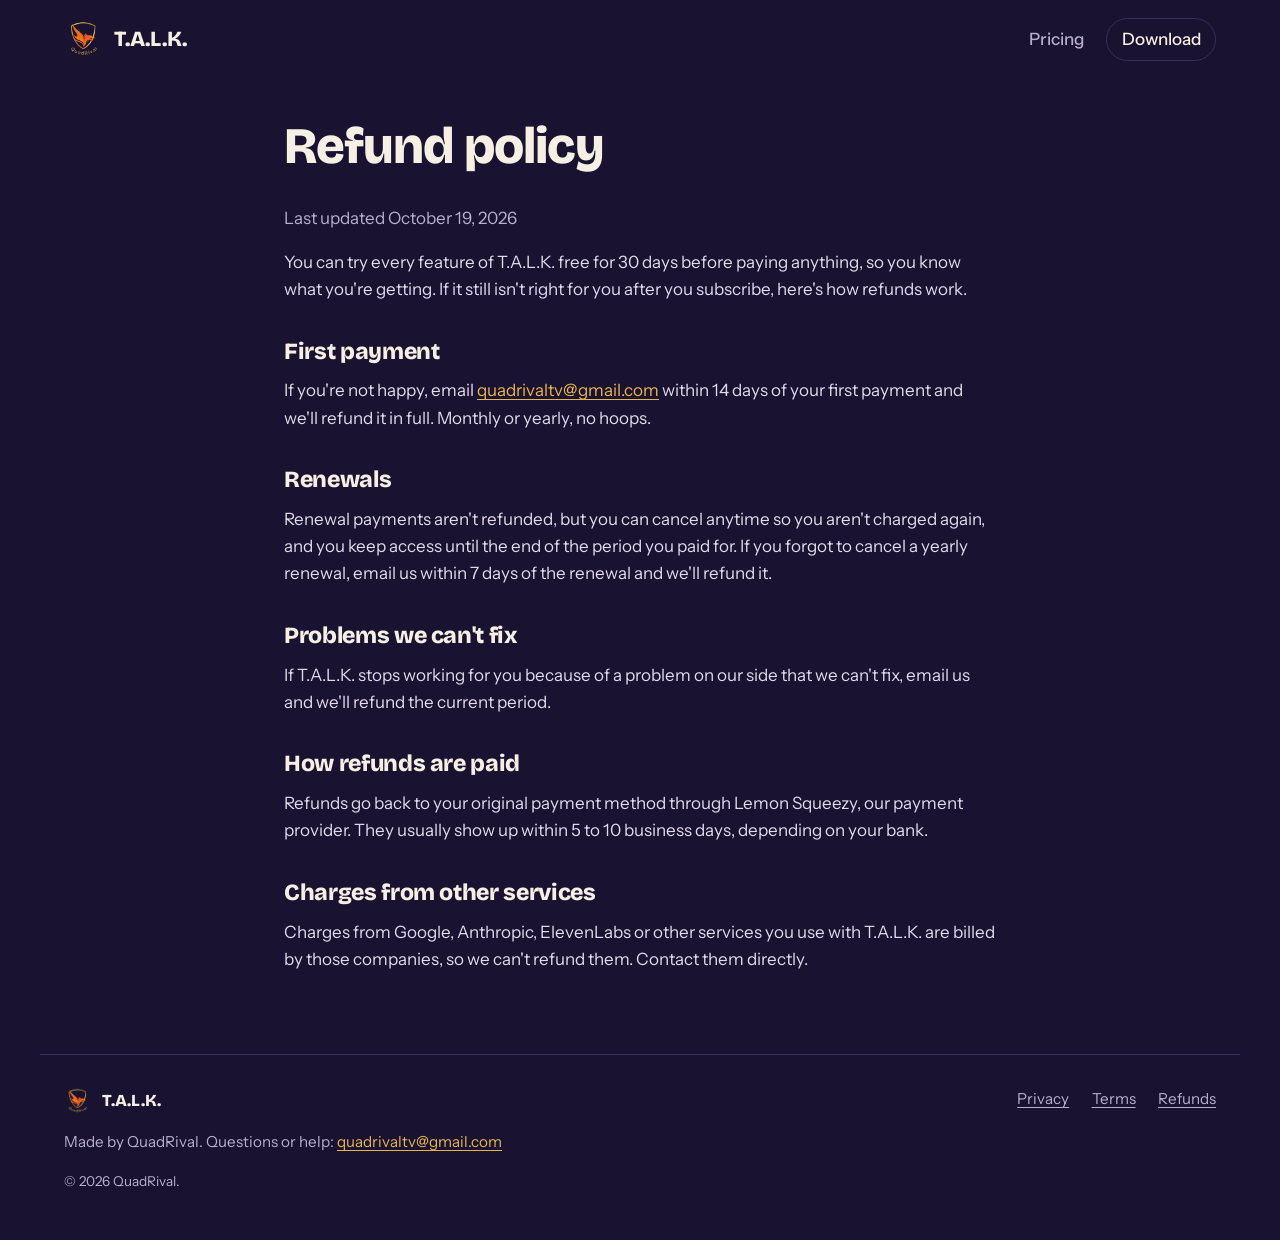
==== refunds.html @ 5dd4b15f "Add files via upload" ====
<!DOCTYPE html>
<html lang="en">
<head>
<meta charset="utf-8">
<meta name="viewport" content="width=device-width, initial-scale=1">
<title>Refund policy – T.A.L.K.</title>
<link rel="icon" href="assets/favicon.png">
<link rel="preconnect" href="https://fonts.googleapis.com">
<link rel="preconnect" href="https://fonts.gstatic.com" crossorigin>
<link href="https://fonts.googleapis.com/css2?family=Bricolage+Grotesque:opsz,wght@12..96,600;12..96,800&family=Instrument+Sans:wght@400;500;600&display=swap" rel="stylesheet">
<link rel="stylesheet" href="style.css">
</head>
<body>
<header class="top">
  <a class="brand" href="./"><img src="assets/logo.png" alt="" width="40" height="40"><span>T.A.L.K.</span></a>
  <nav><a href="./#pricing">Pricing</a><a class="nav-cta" href="./#download">Download</a></nav>
</header>
<main class="doc">
<h1>Refund policy</h1>
<p class="updated">Last updated October 19, 2026</p>

<p>You can try every feature of T.A.L.K. free for 30 days before paying anything, so you know what you're getting. If it still isn't right for you after you subscribe, here's how refunds work.</p>

<h2>First payment</h2>
<p>If you're not happy, email <a href="mailto:quadrivaltv@gmail.com">quadrivaltv@gmail.com</a> within 14 days of your first payment and we'll refund it in full. Monthly or yearly, no hoops.</p>

<h2>Renewals</h2>
<p>Renewal payments aren't refunded, but you can cancel anytime so you aren't charged again, and you keep access until the end of the period you paid for. If you forgot to cancel a yearly renewal, email us within 7 days of the renewal and we'll refund it.</p>

<h2>Problems we can't fix</h2>
<p>If T.A.L.K. stops working for you because of a problem on our side that we can't fix, email us and we'll refund the current period.</p>

<h2>How refunds are paid</h2>
<p>Refunds go back to your original payment method through Lemon Squeezy, our payment provider. They usually show up within 5 to 10 business days, depending on your bank.</p>

<h2>Charges from other services</h2>
<p>Charges from Google, Anthropic, ElevenLabs or other services you use with T.A.L.K. are billed by those companies, so we can't refund them. Contact them directly.</p>
</main>
<footer class="foot">
  <div>
    <a class="brand small" href="./"><img src="assets/logo.png" alt="" width="28" height="28"><span>T.A.L.K.</span></a>
    <p>Made by QuadRival. Questions or help: <a href="mailto:quadrivaltv@gmail.com">quadrivaltv@gmail.com</a></p>
  </div>
  <nav><a href="privacy.html">Privacy</a><a href="terms.html">Terms</a><a href="refunds.html">Refunds</a></nav>
  <p class="copy">© 2026 QuadRival.</p>
</footer>
</body>
</html>
---- style.css ----
:root {
  --night: #191230;
  --raised: #241a42;
  --line: #3a2e5e;
  --text: #f6efe4;
  --muted: #b9aecb;
  --flame: #ff6b2c;
  --flame-deep: #e2531a;
  --gold: #e8b54a;
  --tiktok: #fe2c55;
  --twitch: #9146ff;
  --youtube: #ff0000;
  --display: "Bricolage Grotesque", "Segoe UI", system-ui, sans-serif;
  --body: "Instrument Sans", "Segoe UI", system-ui, sans-serif;
  color-scheme: dark;
}

* { box-sizing: border-box; }
html { scroll-behavior: smooth; }
body {
  margin: 0;
  background: var(--night);
  color: var(--text);
  font: 400 1.0625rem/1.6 var(--body);
  -webkit-font-smoothing: antialiased;
}
img { max-width: 100%; height: auto; display: block; }
a { color: var(--gold); text-underline-offset: 3px; }
a:hover { color: #f5cd77; }
:focus-visible { outline: 3px solid var(--gold); outline-offset: 3px; border-radius: 4px; }

h1, h2, h3 { font-family: var(--display); line-height: 1.08; margin: 0 0 0.6em; }
h1 { font-size: clamp(2.6rem, 6vw, 4.6rem); font-weight: 800; letter-spacing: -0.02em; }
h2 { font-size: clamp(1.9rem, 3.6vw, 2.8rem); font-weight: 800; letter-spacing: -0.015em; }
h3 { font-size: 1.3rem; font-weight: 600; }
p { margin: 0 0 1em; }
.lead { font-size: 1.2rem; color: var(--muted); max-width: 38em; }
.fine { font-size: 0.9rem; color: var(--muted); }

/* ---------- top bar ---------- */
.top {
  display: flex; align-items: center; justify-content: space-between; gap: 1rem;
  max-width: 1200px; margin: 0 auto; padding: 1.1rem 1.5rem;
}
.brand { display: inline-flex; align-items: center; gap: 0.6rem; color: var(--text); text-decoration: none;
  font-family: var(--display); font-weight: 800; font-size: 1.35rem; }
.brand.small { font-size: 1.05rem; }
.top nav { display: flex; align-items: center; gap: 1.4rem; flex-wrap: wrap; }
.top nav a { color: var(--muted); text-decoration: none; font-weight: 500; }
.top nav a:hover { color: var(--text); }
.top nav .nav-cta { color: var(--text); border: 1px solid var(--line); padding: 0.45rem 0.9rem; border-radius: 999px; }

/* ---------- buttons ---------- */
.actions { display: flex; flex-wrap: wrap; gap: 0.8rem; margin: 1.6rem 0 0.8rem; }
.button {
  display: inline-block; text-decoration: none; font-weight: 600; font-size: 1.05rem;
  padding: 0.85rem 1.4rem; border-radius: 10px; transition: background-color 0.15s, color 0.15s;
}
.button.primary { background: var(--flame); color: #1d0e05; }
.button.primary:hover { background: #ff8550; color: #1d0e05; }
.button.quiet { color: var(--text); border: 1px solid var(--line); }
.button.quiet:hover { background: var(--raised); color: var(--text); }
.button.big { font-size: 1.15rem; padding: 1rem 1.8rem; }

main > section, .shot.wide { max-width: 1200px; margin: 0 auto; padding: 0 1.5rem; }

/* ---------- hero ---------- */
.hero {
  display: grid; grid-template-columns: 1.1fr 0.9fr; gap: 3rem; align-items: center;
  padding-top: 3.5rem !important; padding-bottom: 3.5rem !important;
}
.hero h1 { max-width: 11em; }

/* The live chat, playing out once on load: the one moving thing on the page. */
.stage {
  background: linear-gradient(160deg, #2b1f52, #1d1538);
  border: 1px solid var(--line); border-radius: 22px; padding: 1.4rem;
}
.chat { list-style: none; margin: 0; padding: 0; display: flex; flex-direction: column; gap: 0.7rem; }
.msg {
  background: rgba(255, 255, 255, 0.05); border-radius: 14px; padding: 0.7rem 0.95rem;
  animation: arrive 0.45s ease-out both; animation-delay: calc(0.3s + var(--i) * 0.9s);
}
.msg b { font-weight: 600; color: #8fc8ff; margin-right: 0.4rem; }
.msg p { display: inline; margin: 0; }
.msg.gift { background: rgba(232, 181, 74, 0.14); }
.msg.gift b { color: var(--gold); }
.msg.bot { margin-left: 2.2rem; background: rgba(255, 107, 44, 0.16); border: 1px solid rgba(255, 107, 44, 0.35); }
.msg.bot b { color: var(--flame); display: block; margin-bottom: 0.15rem; }
.msg.bot p { display: block; }
.badge { display: inline-block; font-size: 0.72rem; font-weight: 600; color: #fff; padding: 0.08rem 0.4rem;
  border-radius: 4px; margin-right: 0.45rem; vertical-align: 0.1em; }
.badge.tiktok { background: var(--tiktok); }
.badge.twitch { background: var(--twitch); }
.badge.youtube { background: var(--youtube); }
.voice { display: flex; gap: 3px; align-items: flex-end; height: 14px; margin-top: 0.45rem; }
.voice i { width: 3px; background: var(--flame); border-radius: 2px; height: 30%;
  animation: talk 0.9s ease-in-out infinite; animation-delay: calc(var(--i, 0) * 0.1s); }
.voice i:nth-child(2) { animation-delay: 0.12s; } .voice i:nth-child(3) { animation-delay: 0.3s; }
.voice i:nth-child(4) { animation-delay: 0.05s; } .voice i:nth-child(5) { animation-delay: 0.22s; }
.voice i:nth-child(6) { animation-delay: 0.4s; } .voice i:nth-child(7) { animation-delay: 0.16s; }
@keyframes arrive { from { opacity: 0; transform: translateY(10px); } to { opacity: 1; transform: none; } }
@keyframes talk { 0%, 100% { height: 25%; } 50% { height: 100%; } }

/* ---------- screenshots ---------- */
.shot.wide img { border-radius: 14px; border: 1px solid var(--line); box-shadow: 0 30px 80px rgba(0, 0, 0, 0.45); }
.shot.wide { margin-bottom: 5rem; }

/* ---------- features ---------- */
.features > h2 { margin-bottom: 1.5rem; }
.feature { display: grid; grid-template-columns: repeat(2, 1fr); gap: 2rem 3.5rem; margin-bottom: 5rem; }
.feature-text { border-top: 2px solid var(--flame); padding-top: 1rem; }
.feature-text p { color: var(--muted); }
.split { display: grid; grid-template-columns: 0.9fr 1.1fr; gap: 3rem; align-items: center; margin-bottom: 5rem; }
.split.reverse .split-text { order: 2; }
.split-text p { color: var(--muted); }
.split-text h3 { font-size: 1.7rem; font-weight: 800; }
.split-shots { display: grid; grid-template-columns: 1fr 1.15fr; gap: 1rem; align-items: start; }
.split-shots.single { grid-template-columns: 1fr; }
.split-shots img { border-radius: 12px; border: 1px solid var(--line); }
.split-shots img:nth-child(2) { margin-top: 3rem; }

/* ---------- needs ---------- */
.needs { margin-bottom: 5rem; }
.needs ul { list-style: none; padding: 0; margin: 0 0 1rem; max-width: 46em; }
.needs li { padding: 0.9rem 0; border-bottom: 1px solid var(--line); color: var(--muted); }
.needs li b { color: var(--text); font-weight: 600; }

/* ---------- pricing ---------- */
.pricing { margin-bottom: 5rem; }
.plans { display: grid; grid-template-columns: repeat(2, minmax(0, 340px)); gap: 1.2rem; margin: 2rem 0 1.5rem; }
.plan { background: var(--raised); border: 1px solid var(--line); border-radius: 18px; padding: 1.6rem; }
.plan h3 { color: var(--muted); font-size: 1.05rem; font-family: var(--body); }
.plan p { color: var(--muted); font-size: 0.95rem; }
.price { color: var(--text) !important; font-size: 1.05rem !important; margin-bottom: 0.8rem; }
.price span { font-family: var(--display); font-weight: 800; font-size: 3.2rem; line-height: 1; margin-right: 0.3rem; }
.included { padding-left: 1.2rem; margin: 0 0 1.4rem; color: var(--text); }
.included li { margin: 0.25rem 0; }
.included li::marker { color: var(--flame); }
.pricing .fine { max-width: 44em; }

/* ---------- download ---------- */
.download {
  text-align: center; margin-bottom: 5rem;
  background: radial-gradient(ellipse at top, rgba(255, 107, 44, 0.22), transparent 70%);
  border-top: 1px solid var(--line); padding-top: 4rem !important; padding-bottom: 1rem !important;
}
.download p { color: var(--muted); max-width: 34em; margin-left: auto; margin-right: auto; }
.download .button { margin: 1rem 0 1.2rem; }

/* ---------- faq ---------- */
.faq { max-width: 820px !important; margin-bottom: 5rem !important; }
.faq details { border-bottom: 1px solid var(--line); padding: 1rem 0; }
.faq summary { cursor: pointer; font-weight: 600; font-size: 1.1rem; }
.faq details p { color: var(--muted); margin: 0.7rem 0 0; }

/* ---------- footer ---------- */
.foot {
  max-width: 1200px; margin: 0 auto; padding: 2rem 1.5rem 3rem; border-top: 1px solid var(--line);
  display: grid; grid-template-columns: 1fr auto; gap: 1rem 2rem; color: var(--muted); font-size: 0.95rem;
}
.foot nav { display: flex; gap: 1.4rem; align-items: flex-start; }
.foot nav a { color: var(--muted); }
.foot .copy { grid-column: 1 / -1; font-size: 0.85rem; margin: 0; }
.foot p { margin: 0.5rem 0 0; }

/* ---------- policy pages ---------- */
.doc { max-width: 760px; margin: 0 auto; padding: 2.5rem 1.5rem 4rem; }
.doc h1 { font-size: clamp(2.2rem, 5vw, 3.2rem); }
.doc h2 { font-size: 1.45rem; margin-top: 2.2rem; }
.doc p, .doc li { color: #e2d9eb; }
.doc .updated { color: var(--muted); }

/* ---------- small screens ---------- */
@media (max-width: 860px) {
  .hero, .split, .feature { grid-template-columns: 1fr; }
  .split.reverse .split-text { order: 0; }
  .split-shots img:nth-child(2) { margin-top: 0; }
  .plans { grid-template-columns: 1fr; }
  .top nav a:not(.nav-cta) { display: none; }
  .foot { grid-template-columns: 1fr; }
}

@media (prefers-reduced-motion: reduce) {
  html { scroll-behavior: auto; }
  .msg, .voice i { animation: none; }
}
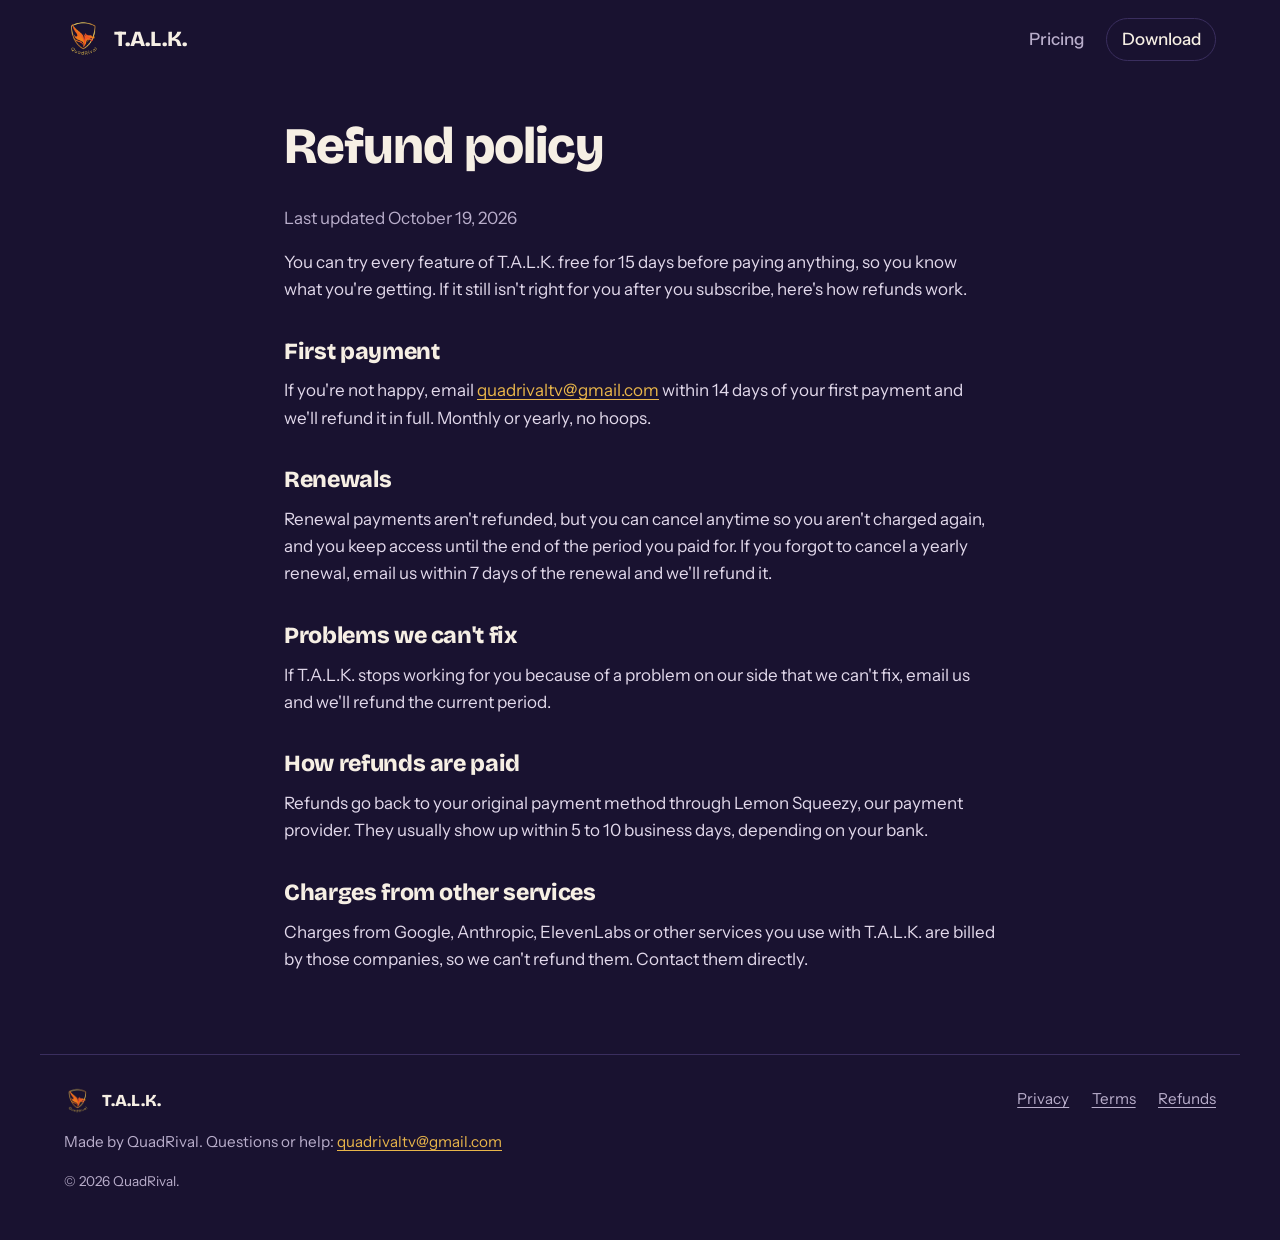
==== commit 3cb65b15: "Add files via upload" ====
--- a/refunds.html
+++ b/refunds.html
@@ -19,7 +19,7 @@
 <h1>Refund policy</h1>
 <p class="updated">Last updated October 19, 2026</p>
 
-<p>You can try every feature of T.A.L.K. free for 30 days before paying anything, so you know what you're getting. If it still isn't right for you after you subscribe, here's how refunds work.</p>
+<p>You can try every feature of T.A.L.K. free for 15 days before paying anything, so you know what you're getting. If it still isn't right for you after you subscribe, here's how refunds work.</p>
 
 <h2>First payment</h2>
 <p>If you're not happy, email <a href="mailto:quadrivaltv@gmail.com">quadrivaltv@gmail.com</a> within 14 days of your first payment and we'll refund it in full. Monthly or yearly, no hoops.</p>
